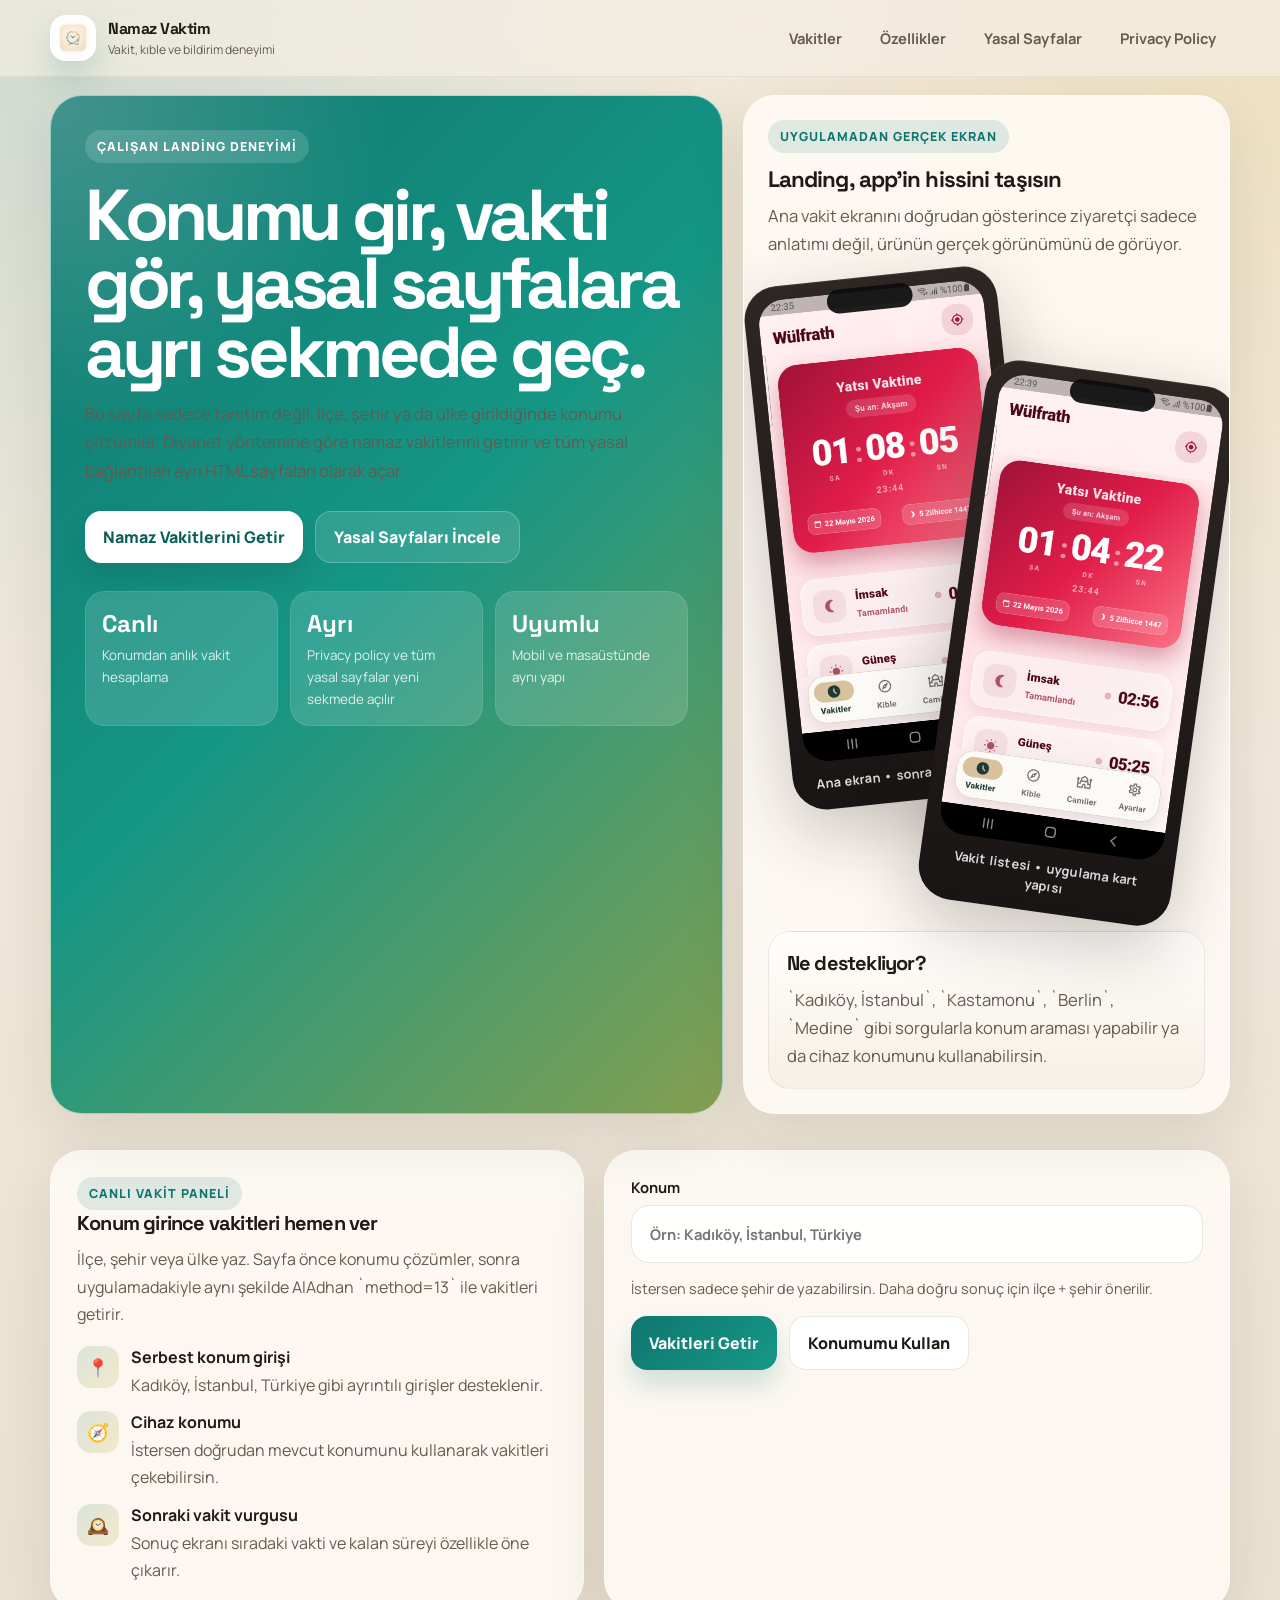
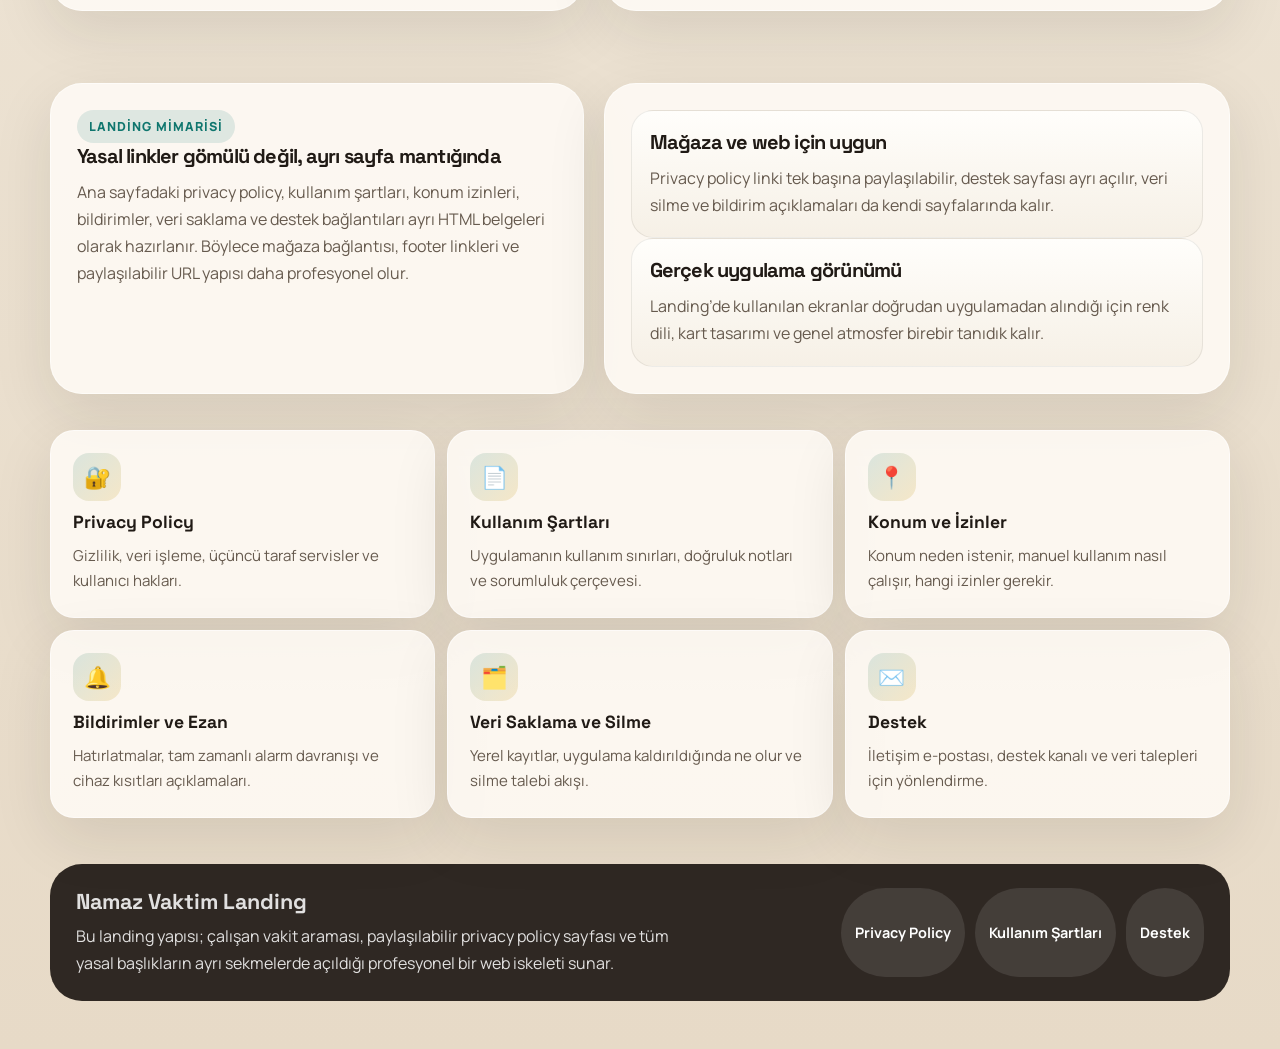
==== namaz_vakitleri/index.html @ 4d1afaf8 "aweb" ====
<!doctype html>
<html lang="tr">
<head>
  <meta charset="utf-8">
  <meta name="viewport" content="width=device-width, initial-scale=1">
  <title>Namaz Vaktim | Landing</title>
  <meta
    name="description"
    content="Namaz Vaktim için çalışan landing sayfası. Konum girerek namaz vakitlerini anında görüntüleyin, destek ve yasal sayfalara ayrı sekmelerde ulaşın."
  >
  <link rel="icon" type="image/png" href="assets/images/app_icon.png">
  <link rel="stylesheet" href="landing.css">
</head>
<body>
  <div class="site-shell">
    <header class="topbar">
      <div class="topbar__inner">
        <a class="brand" href="#hero">
          <span class="brand__mark">
            <img src="assets/images/app_icon.png" alt="Namaz Vaktim logo">
          </span>
          <span class="brand__text">
            <span class="brand__title">Namaz Vaktim</span>
            <span class="brand__subtitle">Vakit, kıble ve bildirim deneyimi</span>
          </span>
        </a>
        <nav class="nav" aria-label="Ana gezinme">
          <a href="#vakitler">Vakitler</a>
          <a href="#neden">Özellikler</a>
          <a href="#yasal">Yasal Sayfalar</a>
          <a href="privacy-policy.html" target="_blank" rel="noopener">Privacy Policy</a>
        </nav>
      </div>
    </header>

    <main>
      <section class="hero section" id="hero">
        <div class="hero__grid">
          <article class="panel panel--hero">
            <span class="eyebrow">Çalışan Landing Deneyimi</span>
            <h1>Konumu gir, vakti gör, yasal sayfalara ayrı sekmede geç.</h1>
            <p>
              Bu sayfa sadece tanıtım değil. İlçe, şehir ya da ülke girildiğinde konumu çözümler,
              Diyanet yöntemine göre namaz vakitlerini getirir ve tüm yasal bağlantıları ayrı
              HTML sayfaları olarak açar.
            </p>
            <div class="hero__actions">
              <a class="button button--primary" href="#vakitler">Namaz Vakitlerini Getir</a>
              <a class="button button--ghost" href="#yasal">Yasal Sayfaları İncele</a>
            </div>
            <div class="stat-grid">
              <div class="stat-card">
                <strong>Canlı</strong>
                <span>Konumdan anlık vakit hesaplama</span>
              </div>
              <div class="stat-card">
                <strong>Ayrı</strong>
                <span>Privacy policy ve tüm yasal sayfalar yeni sekmede açılır</span>
              </div>
              <div class="stat-card">
                <strong>Uyumlu</strong>
                <span>Mobil ve masaüstünde aynı yapı</span>
              </div>
            </div>
          </article>

          <aside class="panel panel--side">
            <div class="app-showcase">
              <div class="app-showcase__intro">
                <span class="section__label">Uygulamadan Gerçek Ekran</span>
                <h3>Landing, app’in hissini taşısın</h3>
                <p>
                  Ana vakit ekranını doğrudan gösterince ziyaretçi sadece anlatımı değil,
                  ürünün gerçek görünümünü de görüyor.
                </p>
              </div>
              <div class="phone-stack">
                <figure class="phone-frame phone-frame--main">
                  <img src="flutter_04.png" alt="Namaz Vaktim ana ekran görüntüsü">
                  <figcaption>Ana ekran • sonraki vakit sayacı</figcaption>
                </figure>
                <figure class="phone-frame phone-frame--offset">
                  <img src="flutter_05.png" alt="Namaz Vaktim vakitler ekranı görünümü">
                  <figcaption>Vakit listesi • uygulama kart yapısı</figcaption>
                </figure>
              </div>
            </div>
            <div class="mini-card">
              <h3>Ne destekliyor?</h3>
              <p>
                `Kadıköy, İstanbul`, `Kastamonu`, `Berlin`, `Medine` gibi sorgularla
                konum araması yapabilir ya da cihaz konumunu kullanabilirsin.
              </p>
            </div>
          </aside>
        </div>
      </section>

      <section class="section" id="vakitler">
        <div class="section__grid">
          <article class="section__content">
            <span class="section__label">Canlı Vakit Paneli</span>
            <h2>Konum girince vakitleri hemen ver</h2>
            <p>
              İlçe, şehir veya ülke yaz. Sayfa önce konumu çözümler, sonra uygulamadakiyle
              aynı şekilde AlAdhan `method=13` ile vakitleri getirir.
            </p>
            <div class="feature-points">
              <div class="feature-point">
                <div class="feature-point__icon">📍</div>
                <div>
                  <h3>Serbest konum girişi</h3>
                  <p>Kadıköy, İstanbul, Türkiye gibi ayrıntılı girişler desteklenir.</p>
                </div>
              </div>
              <div class="feature-point">
                <div class="feature-point__icon">🧭</div>
                <div>
                  <h3>Cihaz konumu</h3>
                  <p>İstersen doğrudan mevcut konumunu kullanarak vakitleri çekebilirsin.</p>
                </div>
              </div>
              <div class="feature-point">
                <div class="feature-point__icon">🕰️</div>
                <div>
                  <h3>Sonraki vakit vurgusu</h3>
                  <p>Sonuç ekranı sıradaki vakti ve kalan süreyi özellikle öne çıkarır.</p>
                </div>
              </div>
            </div>
          </article>

          <aside class="section__aside">
            <div class="lookup-form">
              <label class="input-label" for="locationInput">
                Konum
                <input
                  class="input"
                  id="locationInput"
                  name="location"
                  type="text"
                  placeholder="Örn: Kadıköy, İstanbul, Türkiye"
                  autocomplete="off"
                >
              </label>
              <p class="helper">
                İstersen sadece şehir de yazabilirsin. Daha doğru sonuç için ilçe + şehir önerilir.
              </p>
              <div class="lookup-actions">
                <button class="primary" id="findPrayerTimes" type="button">Vakitleri Getir</button>
                <button class="secondary" id="useMyLocation" type="button">Konumumu Kullan</button>
              </div>
              <div class="status" id="statusBox" aria-live="polite"></div>
            </div>
          </aside>
        </div>
      </section>

      <section class="section">
        <div class="results" id="resultsBox">
          <div class="results__top">
            <div class="results__heading">
              <h3 id="resultTitle">Seçilen konum</h3>
              <p id="resultMeta">Vakit detayları burada görünecek.</p>
            </div>
            <div class="next-prayer" id="nextPrayerBox"></div>
          </div>
          <div class="prayer-grid" id="prayerGrid"></div>
        </div>
      </section>

      <section class="section" id="neden">
        <div class="section__grid">
          <article class="section__content">
            <span class="section__label">Landing Mimarisi</span>
            <h2>Yasal linkler gömülü değil, ayrı sayfa mantığında</h2>
            <p>
              Ana sayfadaki privacy policy, kullanım şartları, konum izinleri, bildirimler,
              veri saklama ve destek bağlantıları ayrı HTML belgeleri olarak hazırlanır.
              Böylece mağaza bağlantısı, footer linkleri ve paylaşılabilir URL yapısı daha profesyonel olur.
            </p>
          </article>

          <aside class="section__aside">
            <div class="mini-card">
              <h3>Mağaza ve web için uygun</h3>
              <p>
                Privacy policy linki tek başına paylaşılabilir, destek sayfası ayrı açılır,
                veri silme ve bildirim açıklamaları da kendi sayfalarında kalır.
              </p>
            </div>
            <div class="mini-card">
              <h3>Gerçek uygulama görünümü</h3>
              <p>
                Landing’de kullanılan ekranlar doğrudan uygulamadan alındığı için renk dili,
                kart tasarımı ve genel atmosfer birebir tanıdık kalır.
              </p>
            </div>
          </aside>
        </div>
      </section>

      <section class="section" id="yasal">
        <div class="legal-grid">
          <a class="legal-link" href="privacy-policy.html" target="_blank" rel="noopener">
            <div class="legal-link__icon">🔐</div>
            <h3>Privacy Policy</h3>
            <p>Gizlilik, veri işleme, üçüncü taraf servisler ve kullanıcı hakları.</p>
          </a>
          <a class="legal-link" href="terms-of-use.html" target="_blank" rel="noopener">
            <div class="legal-link__icon">📄</div>
            <h3>Kullanım Şartları</h3>
            <p>Uygulamanın kullanım sınırları, doğruluk notları ve sorumluluk çerçevesi.</p>
          </a>
          <a class="legal-link" href="location-permissions.html" target="_blank" rel="noopener">
            <div class="legal-link__icon">📍</div>
            <h3>Konum ve İzinler</h3>
            <p>Konum neden istenir, manuel kullanım nasıl çalışır, hangi izinler gerekir.</p>
          </a>
          <a class="legal-link" href="notifications-adhan.html" target="_blank" rel="noopener">
            <div class="legal-link__icon">🔔</div>
            <h3>Bildirimler ve Ezan</h3>
            <p>Hatırlatmalar, tam zamanlı alarm davranışı ve cihaz kısıtları açıklamaları.</p>
          </a>
          <a class="legal-link" href="data-storage-deletion.html" target="_blank" rel="noopener">
            <div class="legal-link__icon">🗂️</div>
            <h3>Veri Saklama ve Silme</h3>
            <p>Yerel kayıtlar, uygulama kaldırıldığında ne olur ve silme talebi akışı.</p>
          </a>
          <a class="legal-link" href="support.html" target="_blank" rel="noopener">
            <div class="legal-link__icon">✉️</div>
            <h3>Destek</h3>
            <p>İletişim e-postası, destek kanalı ve veri talepleri için yönlendirme.</p>
          </a>
        </div>
      </section>
    </main>

    <footer class="footer">
      <div class="footer__inner">
        <div class="footer__grid">
          <div>
            <h3>Namaz Vaktim Landing</h3>
            <p>
              Bu landing yapısı; çalışan vakit araması, paylaşılabilir privacy policy sayfası
              ve tüm yasal başlıkların ayrı sekmelerde açıldığı profesyonel bir web iskeleti sunar.
            </p>
          </div>
          <div class="footer__links">
            <a href="privacy-policy.html" target="_blank" rel="noopener">Privacy Policy</a>
            <a href="terms-of-use.html" target="_blank" rel="noopener">Kullanım Şartları</a>
            <a href="support.html" target="_blank" rel="noopener">Destek</a>
          </div>
        </div>
      </div>
    </footer>
  </div>

  <script src="landing.js"></script>
</body>
</html>
---- namaz_vakitleri/landing.css ----
@import url('https://fonts.googleapis.com/css2?family=Manrope:wght@400;500;600;700;800&family=Space+Grotesk:wght@500;700&display=swap');

:root {
  --bg: #f3ede2;
  --bg-deep: #e7dac7;
  --surface: rgba(255, 252, 247, 0.84);
  --surface-strong: #fffdf9;
  --surface-dark: #1f2f2f;
  --text: #201a15;
  --muted: #665a4e;
  --line: rgba(32, 26, 21, 0.08);
  --brand: #0f766e;
  --brand-strong: #0b5f59;
  --brand-soft: rgba(15, 118, 110, 0.12);
  --gold: #d9a728;
  --success: #12715d;
  --danger: #b63a3a;
  --shadow: 0 20px 60px rgba(32, 26, 21, 0.10);
  --radius-xl: 32px;
  --radius-lg: 24px;
  --radius-md: 18px;
  --radius-sm: 14px;
  --wrap: min(1180px, calc(100vw - 32px));
}

* {
  box-sizing: border-box;
}

html {
  scroll-behavior: smooth;
}

body {
  margin: 0;
  font-family: 'Manrope', sans-serif;
  background:
    radial-gradient(circle at top right, rgba(217, 167, 40, 0.18), transparent 26%),
    radial-gradient(circle at top left, rgba(15, 118, 110, 0.16), transparent 24%),
    linear-gradient(180deg, var(--bg) 0%, var(--bg-deep) 100%);
  color: var(--text);
}

a {
  color: inherit;
  text-decoration: none;
}

img {
  max-width: 100%;
}

.site-shell {
  min-height: 100vh;
}

.topbar {
  position: sticky;
  top: 0;
  z-index: 10;
  backdrop-filter: blur(18px);
  background: rgba(243, 237, 226, 0.72);
  border-bottom: 1px solid rgba(32, 26, 21, 0.06);
}

.topbar__inner,
.section,
.footer__inner,
.legal-wrap {
  width: var(--wrap);
  margin: 0 auto;
}

.topbar__inner {
  display: flex;
  align-items: center;
  justify-content: space-between;
  gap: 18px;
  min-height: 76px;
}

.brand {
  display: inline-flex;
  align-items: center;
  gap: 12px;
}

.brand__mark {
  width: 46px;
  height: 46px;
  display: flex;
  align-items: center;
  justify-content: center;
  border-radius: 16px;
  background: #fff;
  box-shadow: 0 16px 32px rgba(15, 118, 110, 0.20);
  overflow: hidden;
  padding: 4px;
}

.brand__mark img {
  display: block;
  width: 100%;
  height: 100%;
  object-fit: cover;
  border-radius: 12px;
}

.brand__text {
  display: flex;
  flex-direction: column;
  gap: 2px;
}

.brand__title {
  font-family: 'Space Grotesk', sans-serif;
  font-size: 1rem;
  font-weight: 700;
  letter-spacing: -0.03em;
}

.brand__subtitle {
  font-size: 0.76rem;
  color: var(--muted);
}

.nav {
  display: flex;
  align-items: center;
  gap: 10px;
  flex-wrap: wrap;
}

.nav a {
  padding: 10px 14px;
  border-radius: 999px;
  color: var(--muted);
  font-size: 0.92rem;
  font-weight: 700;
}

.nav a:hover {
  background: rgba(255, 255, 255, 0.62);
  color: var(--text);
}

.hero {
  padding: 34px 0 22px;
}

.hero__grid {
  display: grid;
  grid-template-columns: 1.16fr 0.84fr;
  gap: 20px;
}

.panel {
  position: relative;
  overflow: hidden;
  border: 1px solid rgba(255, 255, 255, 0.55);
  border-radius: var(--radius-xl);
  background: var(--surface);
  box-shadow: var(--shadow);
}

.panel--hero {
  padding: 34px;
  background:
    radial-gradient(circle at top left, rgba(255, 255, 255, 0.22), transparent 28%),
    linear-gradient(135deg, #0f766e 0%, #159685 48%, #d9a728 140%);
  color: #fff;
}

.eyebrow {
  display: inline-flex;
  align-items: center;
  gap: 8px;
  padding: 8px 12px;
  border-radius: 999px;
  background: rgba(255, 255, 255, 0.14);
  font-size: 0.78rem;
  font-weight: 800;
  letter-spacing: 0.08em;
  text-transform: uppercase;
}

.hero h1,
.legal-hero h1 {
  margin: 18px 0 14px;
  font-family: 'Space Grotesk', sans-serif;
  font-size: clamp(2.5rem, 6vw, 4.5rem);
  line-height: 0.95;
  letter-spacing: -0.06em;
}

.hero p {
  max-width: 640px;
  margin: 0;
  color: rgba(255, 255, 255, 0.90);
  font-size: 1.04rem;
  line-height: 1.7;
}

.hero__actions {
  display: flex;
  flex-wrap: wrap;
  gap: 12px;
  margin-top: 26px;
}

.button,
button {
  appearance: none;
  border: 0;
  cursor: pointer;
  font: inherit;
}

.button {
  display: inline-flex;
  align-items: center;
  justify-content: center;
  gap: 10px;
  min-height: 52px;
  padding: 0 18px;
  border-radius: 16px;
  font-weight: 800;
  transition: transform 0.18s ease, box-shadow 0.18s ease, background 0.18s ease;
}

.button:hover,
button:hover {
  transform: translateY(-1px);
}

.button--primary {
  background: #fff;
  color: var(--brand-strong);
  box-shadow: 0 14px 24px rgba(17, 24, 39, 0.12);
}

.button--ghost {
  background: rgba(255, 255, 255, 0.12);
  color: #fff;
  border: 1px solid rgba(255, 255, 255, 0.22);
}

.stat-grid {
  display: grid;
  grid-template-columns: repeat(3, minmax(0, 1fr));
  gap: 12px;
  margin-top: 28px;
}

.stat-card {
  padding: 16px;
  border-radius: 20px;
  background: rgba(255, 255, 255, 0.14);
  border: 1px solid rgba(255, 255, 255, 0.10);
}

.stat-card strong {
  display: block;
  font-family: 'Space Grotesk', sans-serif;
  font-size: 1.5rem;
  margin-bottom: 4px;
}

.stat-card span {
  font-size: 0.84rem;
  color: rgba(255, 255, 255, 0.84);
}

.panel--side {
  padding: 24px;
  display: flex;
  flex-direction: column;
  gap: 16px;
}

.app-showcase {
  display: grid;
  gap: 16px;
}

.app-showcase__intro h3 {
  margin: 12px 0 8px;
  font-family: 'Space Grotesk', sans-serif;
  font-size: 1.4rem;
  letter-spacing: -0.04em;
}

.app-showcase__intro p {
  margin: 0;
  color: var(--muted);
  line-height: 1.7;
}

.phone-stack {
  position: relative;
  min-height: 640px;
}

.phone-frame {
  position: absolute;
  margin: 0;
  width: 58%;
  padding: 14px 14px 18px;
  border-radius: 34px;
  background:
    linear-gradient(180deg, #2d2623 0%, #191514 100%);
  box-shadow:
    0 24px 70px rgba(32, 26, 21, 0.24),
    inset 0 1px 0 rgba(255, 255, 255, 0.08);
}

.phone-frame::before {
  content: '';
  position: absolute;
  top: 10px;
  left: 50%;
  width: 34%;
  height: 24px;
  border-radius: 999px;
  transform: translateX(-50%);
  background: rgba(12, 12, 12, 0.92);
}

.phone-frame img {
  display: block;
  width: 100%;
  border-radius: 26px;
  background: #fff;
}

.phone-frame figcaption {
  margin-top: 12px;
  color: rgba(255, 255, 255, 0.84);
  font-size: 0.8rem;
  font-weight: 700;
  letter-spacing: 0.02em;
  text-align: center;
}

.phone-frame--main {
  top: 0;
  left: 0;
  transform: rotate(-6deg);
}

.phone-frame--offset {
  right: 0;
  bottom: 0;
  transform: rotate(8deg);
}

.mini-card {
  padding: 18px;
  border-radius: 22px;
  background: linear-gradient(180deg, #fffefb 0%, #f6f0e6 100%);
  border: 1px solid var(--line);
}

.mini-card h3,
.section h2,
.legal-card h2 {
  margin: 0 0 10px;
  font-family: 'Space Grotesk', sans-serif;
  font-size: 1.25rem;
  letter-spacing: -0.04em;
}

.mini-card p,
.section p,
.legal-card p,
.legal-card li {
  margin: 0;
  color: var(--muted);
  line-height: 1.7;
}

.mini-list {
  display: grid;
  gap: 10px;
}

.mini-list div {
  display: flex;
  align-items: center;
  justify-content: space-between;
  gap: 12px;
  padding: 12px 14px;
  border-radius: 16px;
  background: #fff;
  border: 1px solid var(--line);
}

.mini-list strong {
  font-size: 0.95rem;
}

.mini-list span {
  color: var(--muted);
  font-size: 0.88rem;
}

.section {
  padding: 18px 0;
}

.section__grid {
  display: grid;
  grid-template-columns: 0.92fr 1.08fr;
  gap: 20px;
}

.section__content,
.section__aside,
.results,
.legal-card {
  padding: 26px;
  border-radius: var(--radius-xl);
  background: var(--surface);
  border: 1px solid rgba(255, 255, 255, 0.52);
  box-shadow: var(--shadow);
}

.section__label {
  display: inline-flex;
  padding: 8px 12px;
  border-radius: 999px;
  background: var(--brand-soft);
  color: var(--brand);
  font-size: 0.78rem;
  font-weight: 800;
  letter-spacing: 0.08em;
  text-transform: uppercase;
}

.feature-points {
  display: grid;
  gap: 12px;
  margin-top: 18px;
}

.feature-point {
  display: grid;
  grid-template-columns: 42px 1fr;
  gap: 12px;
  align-items: start;
}

.feature-point__icon {
  width: 42px;
  height: 42px;
  display: grid;
  place-items: center;
  border-radius: 14px;
  background: linear-gradient(135deg, rgba(15, 118, 110, 0.15), rgba(217, 167, 40, 0.20));
  color: var(--brand);
  font-size: 1.1rem;
}

.feature-point h3 {
  margin: 0 0 4px;
  font-size: 1rem;
}

.lookup-form {
  display: grid;
  gap: 14px;
}

.input-label {
  display: grid;
  gap: 8px;
  font-size: 0.92rem;
  font-weight: 700;
}

.input,
.textarea {
  width: 100%;
  min-height: 58px;
  padding: 0 18px;
  border: 1px solid rgba(32, 26, 21, 0.10);
  border-radius: 18px;
  background: rgba(255, 255, 255, 0.88);
  font: inherit;
  color: var(--text);
  box-shadow: inset 0 1px 0 rgba(255, 255, 255, 0.5);
}

.input:focus,
.textarea:focus {
  outline: 2px solid rgba(15, 118, 110, 0.18);
  border-color: rgba(15, 118, 110, 0.28);
}

.helper {
  margin: -2px 0 0;
  color: var(--muted);
  font-size: 0.9rem;
}

.lookup-actions {
  display: flex;
  flex-wrap: wrap;
  gap: 12px;
}

.lookup-actions button {
  min-height: 54px;
  padding: 0 18px;
  border-radius: 16px;
  font-weight: 800;
}

.lookup-actions .primary {
  background: linear-gradient(135deg, var(--brand) 0%, #169887 100%);
  color: #fff;
  box-shadow: 0 16px 26px rgba(15, 118, 110, 0.18);
}

.lookup-actions .secondary {
  background: #fff;
  color: var(--text);
  border: 1px solid rgba(32, 26, 21, 0.10);
}

.status {
  display: none;
  padding: 14px 16px;
  border-radius: 16px;
  font-size: 0.94rem;
  font-weight: 700;
}

.status.is-visible {
  display: block;
}

.status--info {
  background: rgba(15, 118, 110, 0.10);
  color: var(--brand-strong);
}

.status--error {
  background: rgba(182, 58, 58, 0.10);
  color: var(--danger);
}

.status--success {
  background: rgba(18, 113, 93, 0.10);
  color: var(--success);
}

.results {
  display: none;
  gap: 18px;
}

.results.is-visible {
  display: grid;
}

.results__top {
  display: flex;
  flex-wrap: wrap;
  justify-content: space-between;
  gap: 16px;
}

.results__heading h3 {
  margin: 0 0 6px;
  font-family: 'Space Grotesk', sans-serif;
  font-size: 1.55rem;
  letter-spacing: -0.04em;
}

.results__heading p,
.results__meta {
  margin: 0;
  color: var(--muted);
}

.next-prayer {
  align-self: start;
  padding: 14px 16px;
  min-width: 220px;
  border-radius: 20px;
  background: linear-gradient(135deg, rgba(15, 118, 110, 0.12), rgba(217, 167, 40, 0.12));
}

.next-prayer strong {
  display: block;
  font-family: 'Space Grotesk', sans-serif;
  font-size: 1.1rem;
}

.prayer-grid,
.legal-grid {
  display: grid;
  gap: 12px;
}

.prayer-grid {
  grid-template-columns: repeat(3, minmax(0, 1fr));
}

.prayer-card {
  padding: 18px;
  border-radius: 20px;
  background: #fff;
  border: 1px solid var(--line);
}

.prayer-card.is-next {
  background: linear-gradient(135deg, rgba(15, 118, 110, 0.10), rgba(255, 255, 255, 1) 68%);
  border-color: rgba(15, 118, 110, 0.22);
}

.prayer-card__label {
  display: block;
  margin-bottom: 10px;
  font-size: 0.88rem;
  font-weight: 800;
  color: var(--muted);
}

.prayer-card__time {
  font-family: 'Space Grotesk', sans-serif;
  font-size: clamp(1.3rem, 4vw, 2rem);
  font-weight: 700;
  letter-spacing: -0.05em;
}

.legal-grid {
  grid-template-columns: repeat(3, minmax(0, 1fr));
}

.legal-link {
  display: grid;
  gap: 10px;
  min-height: 188px;
  padding: 22px;
  border-radius: 24px;
  background: var(--surface);
  border: 1px solid rgba(255, 255, 255, 0.56);
  box-shadow: var(--shadow);
  transition: transform 0.18s ease, box-shadow 0.18s ease;
}

.legal-link:hover {
  transform: translateY(-3px);
  box-shadow: 0 24px 60px rgba(32, 26, 21, 0.14);
}

.legal-link__icon {
  width: 48px;
  height: 48px;
  display: grid;
  place-items: center;
  border-radius: 16px;
  background: linear-gradient(135deg, rgba(15, 118, 110, 0.14), rgba(217, 167, 40, 0.20));
  color: var(--brand);
  font-size: 1.35rem;
}

.legal-link h3 {
  margin: 0;
  font-family: 'Space Grotesk', sans-serif;
  font-size: 1.1rem;
}

.legal-link p {
  margin: 0;
  color: var(--muted);
  font-size: 0.94rem;
  line-height: 1.65;
}

.footer {
  padding: 28px 0 48px;
}

.footer__inner {
  padding: 24px 26px;
  border-radius: var(--radius-xl);
  background: rgba(32, 26, 21, 0.92);
  color: rgba(255, 255, 255, 0.86);
}

.footer__grid {
  display: grid;
  grid-template-columns: 1.1fr 0.9fr;
  gap: 20px;
}

.footer h3 {
  margin: 0 0 8px;
  font-family: 'Space Grotesk', sans-serif;
  font-size: 1.35rem;
}

.footer p {
  margin: 0;
  line-height: 1.7;
}

.footer__links {
  display: flex;
  flex-wrap: wrap;
  gap: 10px;
  justify-content: flex-end;
}

.footer__links a {
  display: inline-flex;
  align-items: center;
  min-height: 42px;
  padding: 0 14px;
  border-radius: 999px;
  background: rgba(255, 255, 255, 0.10);
  color: #fff;
  font-size: 0.9rem;
  font-weight: 700;
}

.legal-page {
  padding: 28px 0 42px;
}

.legal-hero {
  padding: 28px;
  margin-bottom: 18px;
  border-radius: var(--radius-xl);
  color: #fff;
  background: linear-gradient(135deg, #0f766e 0%, #159685 50%, #d9a728 140%);
  box-shadow: var(--shadow);
}

.legal-hero p {
  max-width: 780px;
  margin: 0;
  color: rgba(255, 255, 255, 0.90);
  line-height: 1.7;
}

.back-link {
  display: inline-flex;
  align-items: center;
  gap: 10px;
  margin-bottom: 16px;
  padding: 10px 14px;
  border-radius: 999px;
  background: rgba(255, 255, 255, 0.74);
  border: 1px solid rgba(32, 26, 21, 0.08);
  color: var(--text);
  font-weight: 800;
}

.legal-card {
  margin-bottom: 16px;
}

.legal-card ul {
  margin: 10px 0 0;
  padding-left: 20px;
}

.legal-card li + li {
  margin-top: 8px;
}

.legal-card .callout {
  margin-top: 16px;
  padding: 16px 18px;
  border-radius: 18px;
  background: linear-gradient(135deg, rgba(15, 118, 110, 0.10), rgba(217, 167, 40, 0.12));
  color: var(--text);
}

.legal-meta {
  margin-top: 16px;
  color: var(--muted);
  font-size: 0.92rem;
}

@media (max-width: 1024px) {
  .hero__grid,
  .section__grid,
  .footer__grid {
    grid-template-columns: 1fr;
  }

  .legal-grid {
    grid-template-columns: repeat(2, minmax(0, 1fr));
  }

  .phone-stack {
    min-height: 680px;
  }

  .phone-frame {
    width: 54%;
  }
}

@media (max-width: 780px) {
  .topbar__inner {
    min-height: auto;
    padding: 14px 0;
    flex-direction: column;
    align-items: flex-start;
  }

  .hero {
    padding-top: 20px;
  }

  .panel--hero,
  .panel--side,
  .section__content,
  .section__aside,
  .results,
  .legal-card,
  .legal-hero,
  .footer__inner {
    padding: 22px;
    border-radius: 24px;
  }

  .stat-grid,
  .prayer-grid,
  .legal-grid {
    grid-template-columns: 1fr;
  }

  .phone-stack {
    min-height: auto;
    display: grid;
    gap: 18px;
  }

  .phone-frame {
    position: relative;
    width: 100%;
    max-width: 320px;
    margin: 0 auto;
  }

  .phone-frame--main,
  .phone-frame--offset {
    top: auto;
    right: auto;
    bottom: auto;
    left: auto;
    transform: none;
  }

  .lookup-actions,
  .hero__actions,
  .footer__links {
    flex-direction: column;
    align-items: stretch;
  }

  .footer__links {
    justify-content: flex-start;
  }
}
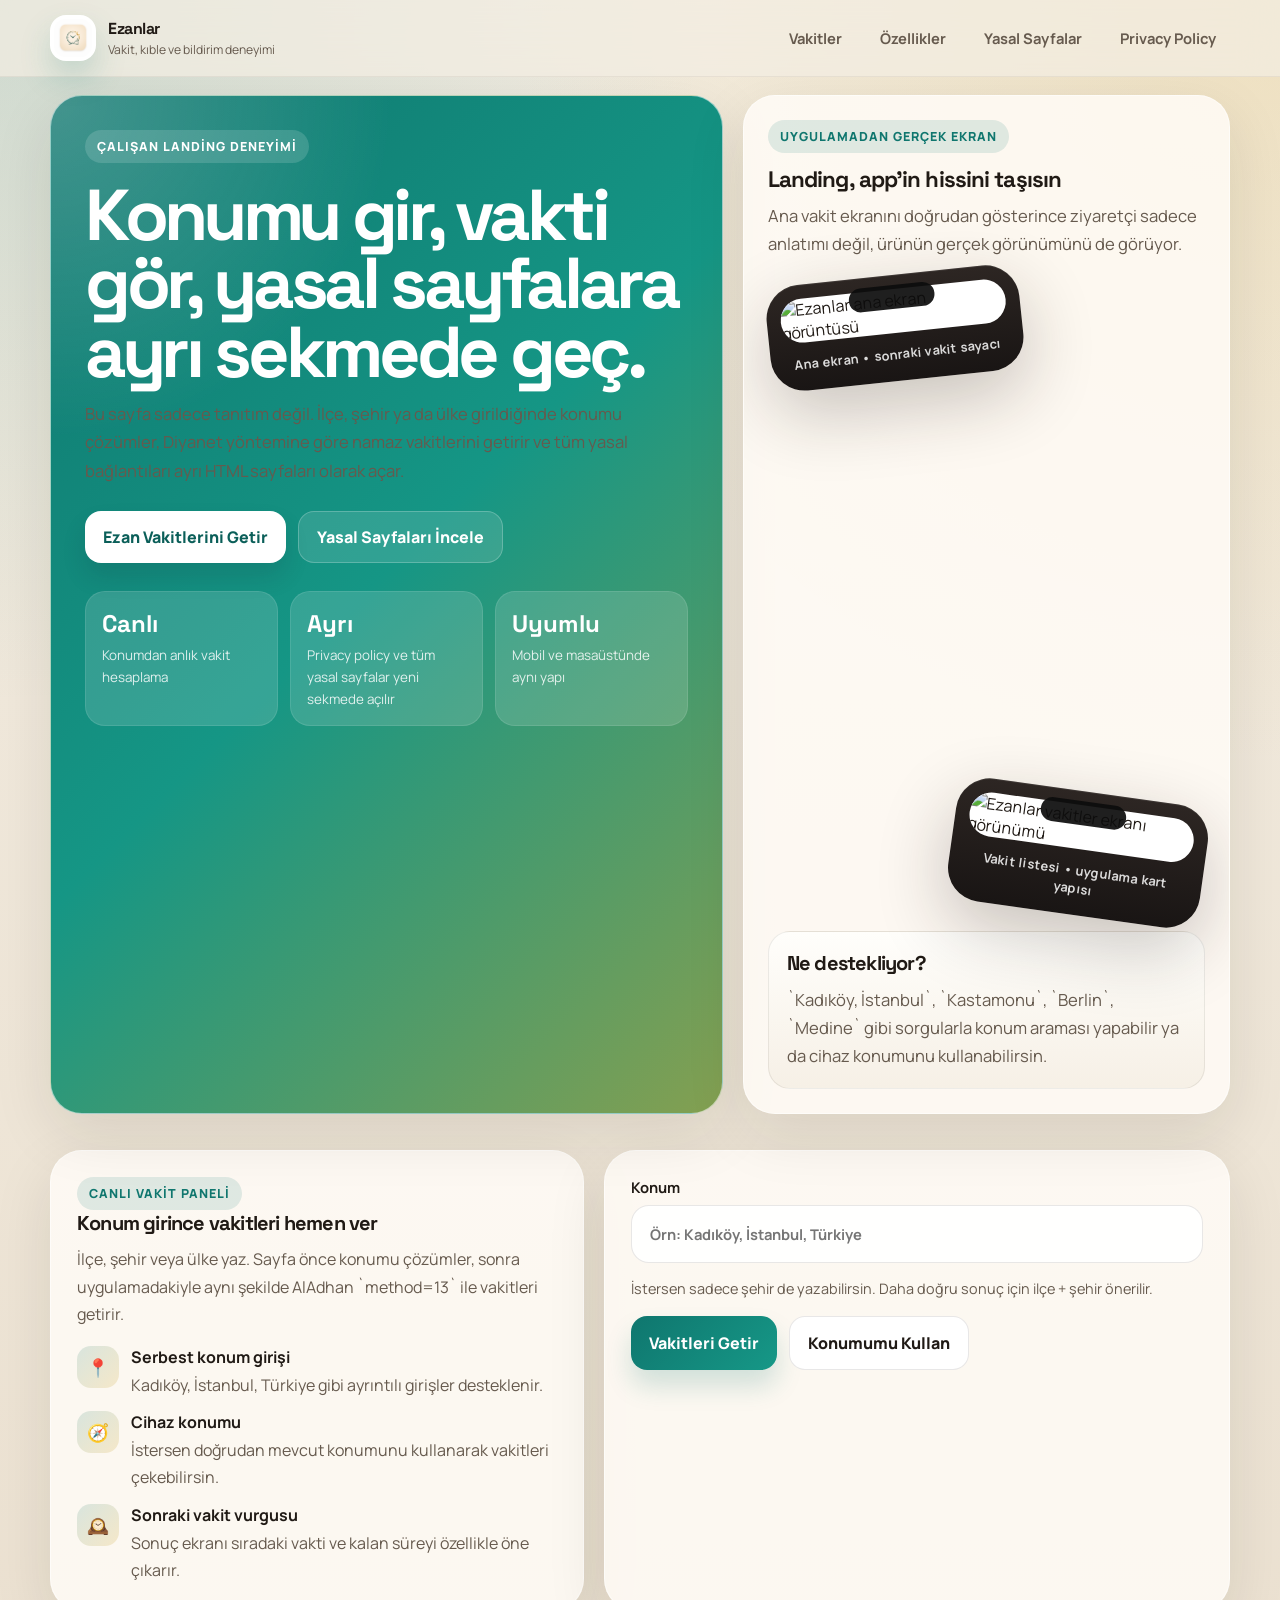
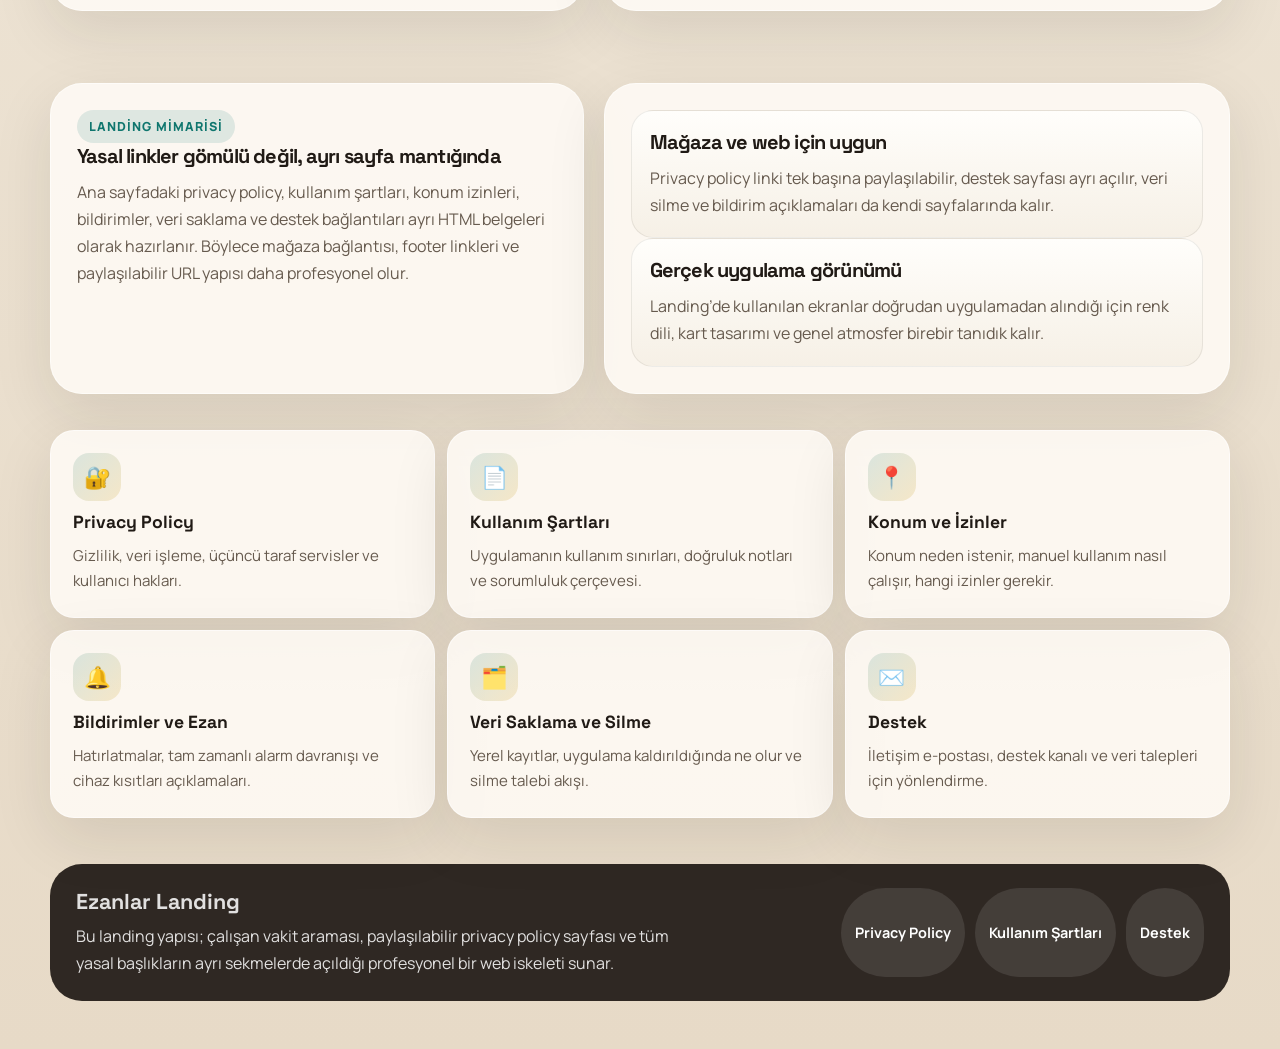
==== commit 6e0f903d: "v" ====
--- a/namaz_vakitleri/index.html
+++ b/namaz_vakitleri/index.html
@@ -3,10 +3,10 @@
 <head>
   <meta charset="utf-8">
   <meta name="viewport" content="width=device-width, initial-scale=1">
-  <title>Namaz Vaktim | Landing</title>
+  <title>Ezanlar | Landing</title>
   <meta
     name="description"
-    content="Namaz Vaktim için çalışan landing sayfası. Konum girerek namaz vakitlerini anında görüntüleyin, destek ve yasal sayfalara ayrı sekmelerde ulaşın."
+    content="Ezanlar için çalışan landing sayfası. Konum girerek namaz vakitlerini anında görüntüleyin, destek ve yasal sayfalara ayrı sekmelerde ulaşın."
   >
   <link rel="icon" type="image/png" href="assets/images/app_icon.png">
   <link rel="stylesheet" href="landing.css">
@@ -17,10 +17,10 @@
       <div class="topbar__inner">
         <a class="brand" href="#hero">
           <span class="brand__mark">
-            <img src="assets/images/app_icon.png" alt="Namaz Vaktim logo">
+            <img src="assets/images/app_icon.png" alt="Ezanlar logo">
           </span>
           <span class="brand__text">
-            <span class="brand__title">Namaz Vaktim</span>
+            <span class="brand__title">Ezanlar</span>
             <span class="brand__subtitle">Vakit, kıble ve bildirim deneyimi</span>
           </span>
         </a>
@@ -45,7 +45,7 @@
               HTML sayfaları olarak açar.
             </p>
             <div class="hero__actions">
-              <a class="button button--primary" href="#vakitler">Namaz Vakitlerini Getir</a>
+              <a class="button button--primary" href="#vakitler">Ezan Vakitlerini Getir</a>
               <a class="button button--ghost" href="#yasal">Yasal Sayfaları İncele</a>
             </div>
             <div class="stat-grid">
@@ -76,11 +76,11 @@
               </div>
               <div class="phone-stack">
                 <figure class="phone-frame phone-frame--main">
-                  <img src="flutter_04.png" alt="Namaz Vaktim ana ekran görüntüsü">
+                  <img src="ezanlar_screen_01.png" alt="Ezanlar ana ekran görüntüsü">
                   <figcaption>Ana ekran • sonraki vakit sayacı</figcaption>
                 </figure>
                 <figure class="phone-frame phone-frame--offset">
-                  <img src="flutter_05.png" alt="Namaz Vaktim vakitler ekranı görünümü">
+                  <img src="ezanlar_screen_02.png" alt="Ezanlar vakitler ekranı görünümü">
                   <figcaption>Vakit listesi • uygulama kart yapısı</figcaption>
                 </figure>
               </div>
@@ -240,7 +240,7 @@
       <div class="footer__inner">
         <div class="footer__grid">
           <div>
-            <h3>Namaz Vaktim Landing</h3>
+            <h3>Ezanlar Landing</h3>
             <p>
               Bu landing yapısı; çalışan vakit araması, paylaşılabilir privacy policy sayfası
               ve tüm yasal başlıkların ayrı sekmelerde açıldığı profesyonel bir web iskeleti sunar.
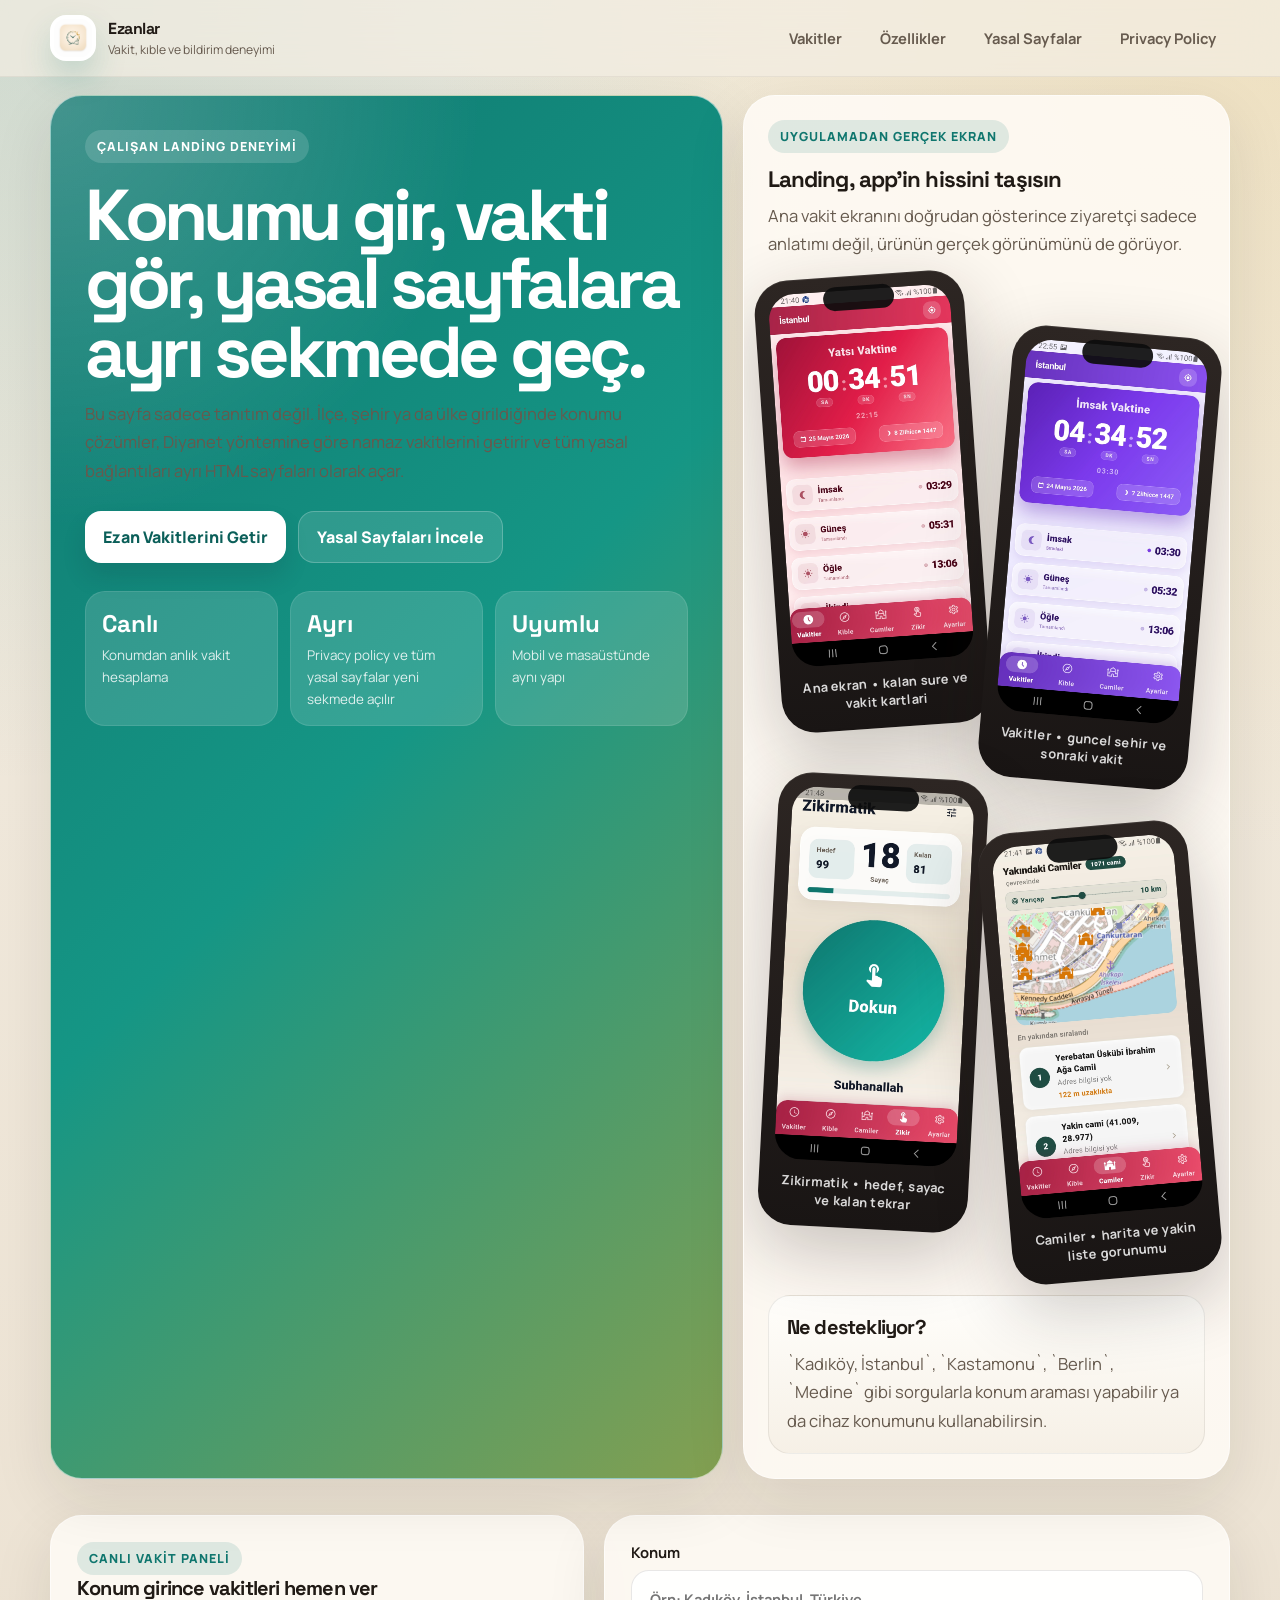
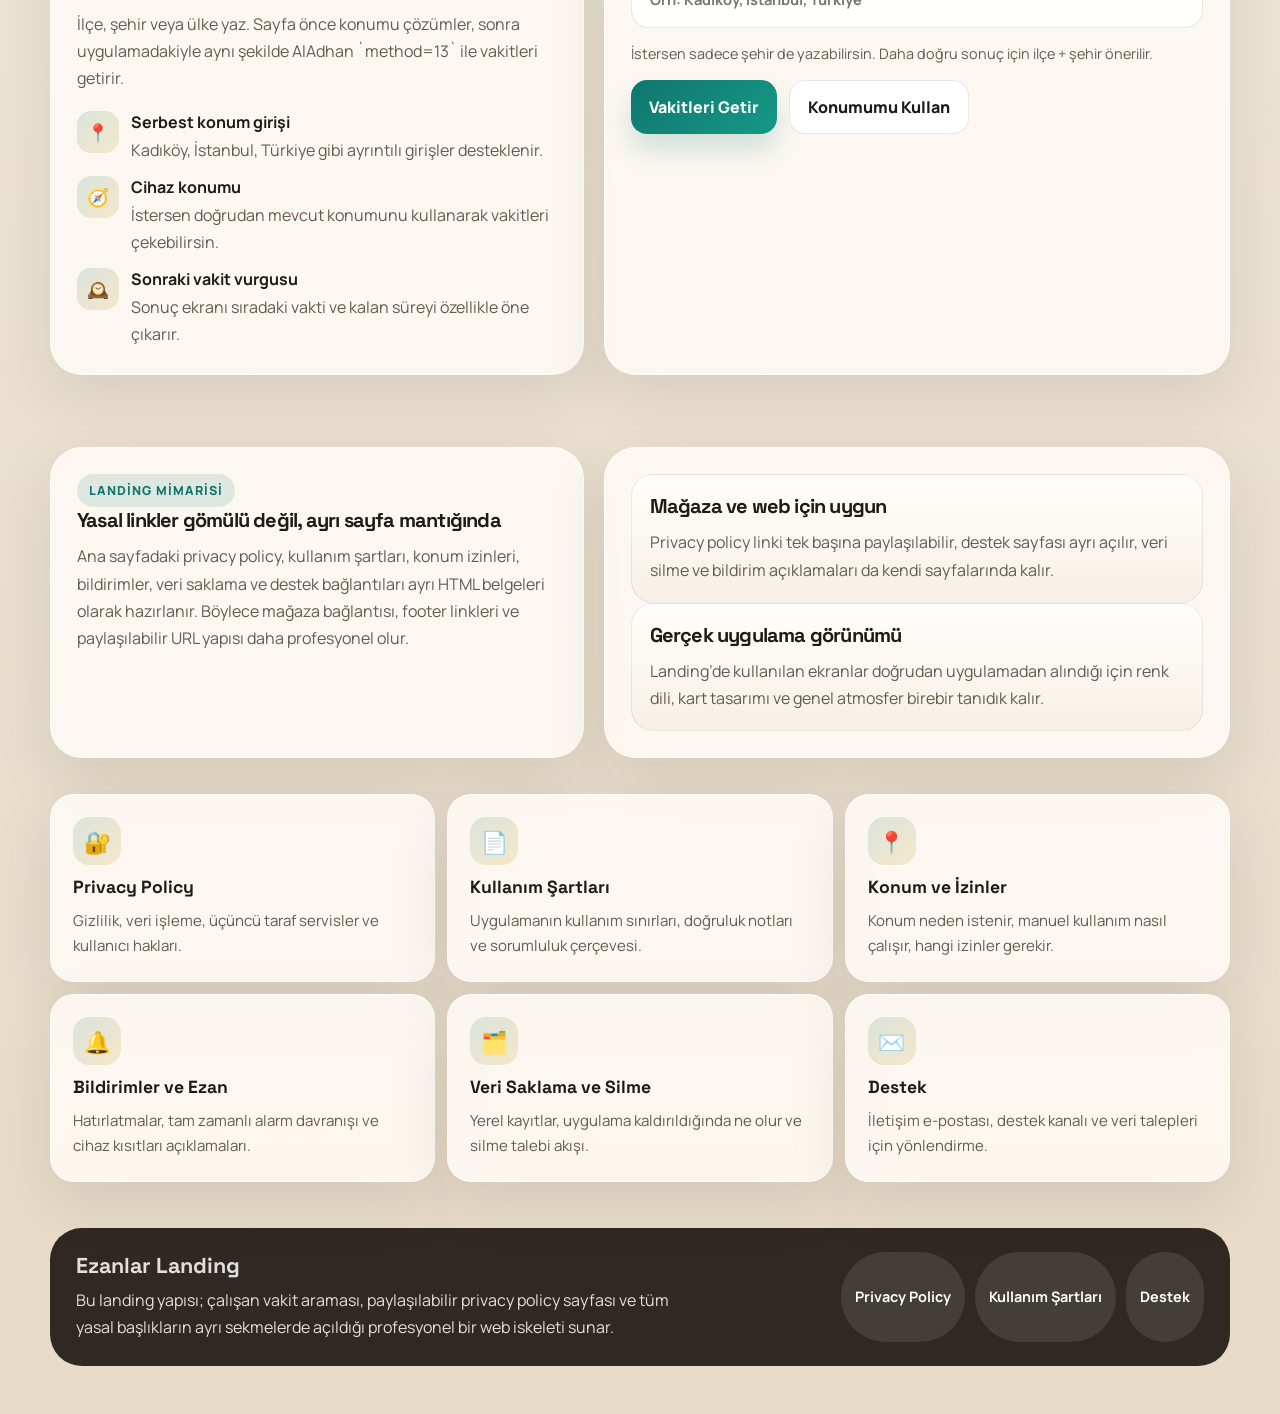
==== commit a94764b4: "web" ====
--- a/namaz_vakitleri/index.html
+++ b/namaz_vakitleri/index.html
@@ -75,13 +75,21 @@
                 </p>
               </div>
               <div class="phone-stack">
-                <figure class="phone-frame phone-frame--main">
-                  <img src="ezanlar_screen_01.png" alt="Ezanlar ana ekran görüntüsü">
-                  <figcaption>Ana ekran • sonraki vakit sayacı</figcaption>
-                </figure>
-                <figure class="phone-frame phone-frame--offset">
-                  <img src="ezanlar_screen_02.png" alt="Ezanlar vakitler ekranı görünümü">
-                  <figcaption>Vakit listesi • uygulama kart yapısı</figcaption>
+                <figure class="phone-frame phone-frame--primary">
+                  <img src="Screenshot_20260525-214009.jpg" alt="Ezanlar yatsi vakti ana ekran goruntusu">
+                  <figcaption>Ana ekran • kalan sure ve vakit kartlari</figcaption>
+                </figure>
+                <figure class="phone-frame phone-frame--secondary">
+                  <img src="Screenshot_20260524-225507.jpg" alt="Ezanlar imsak vakti ana ekran goruntusu">
+                  <figcaption>Vakitler • guncel sehir ve sonraki vakit</figcaption>
+                </figure>
+                <figure class="phone-frame phone-frame--tertiary">
+                  <img src="Screenshot_20260524-214834.jpg" alt="Ezanlar zikirmatik ekran goruntusu">
+                  <figcaption>Zikirmatik • hedef, sayac ve kalan tekrar</figcaption>
+                </figure>
+                <figure class="phone-frame phone-frame--quaternary">
+                  <img src="Screenshot_20260525-214109.jpg" alt="Ezanlar yakin camiler ekran goruntusu">
+                  <figcaption>Camiler • harita ve yakin liste gorunumu</figcaption>
                 </figure>
               </div>
             </div>
--- a/namaz_vakitleri/landing.css
+++ b/namaz_vakitleri/landing.css
@@ -297,14 +297,16 @@
 }
 
 .phone-stack {
+  display: grid;
+  grid-template-columns: repeat(2, minmax(0, 1fr));
+  gap: 18px;
+  align-items: start;
+}
+
+.phone-frame {
   position: relative;
-  min-height: 640px;
-}
-
-.phone-frame {
-  position: absolute;
-  margin: 0;
-  width: 58%;
+  margin: 0;
+  width: 100%;
   padding: 14px 14px 18px;
   border-radius: 34px;
   background:
@@ -342,16 +344,23 @@
   text-align: center;
 }
 
-.phone-frame--main {
-  top: 0;
-  left: 0;
-  transform: rotate(-6deg);
-}
-
-.phone-frame--offset {
-  right: 0;
-  bottom: 0;
-  transform: rotate(8deg);
+.phone-frame--primary {
+  transform: rotate(-4deg);
+}
+
+.phone-frame--secondary {
+  margin-top: 56px;
+  transform: rotate(5deg);
+}
+
+.phone-frame--tertiary {
+  margin-top: -26px;
+  transform: rotate(3deg);
+}
+
+.phone-frame--quaternary {
+  margin-top: 24px;
+  transform: rotate(-5deg);
 }
 
 .mini-card {
@@ -799,11 +808,7 @@
   }
 
   .phone-stack {
-    min-height: 680px;
-  }
-
-  .phone-frame {
-    width: 54%;
+    gap: 16px;
   }
 }
 
@@ -838,24 +843,21 @@
   }
 
   .phone-stack {
-    min-height: auto;
     display: grid;
+    grid-template-columns: 1fr;
     gap: 18px;
   }
 
   .phone-frame {
-    position: relative;
-    width: 100%;
     max-width: 320px;
     margin: 0 auto;
   }
 
-  .phone-frame--main,
-  .phone-frame--offset {
-    top: auto;
-    right: auto;
-    bottom: auto;
-    left: auto;
+  .phone-frame--primary,
+  .phone-frame--secondary,
+  .phone-frame--tertiary,
+  .phone-frame--quaternary {
+    margin-top: 0;
     transform: none;
   }
 
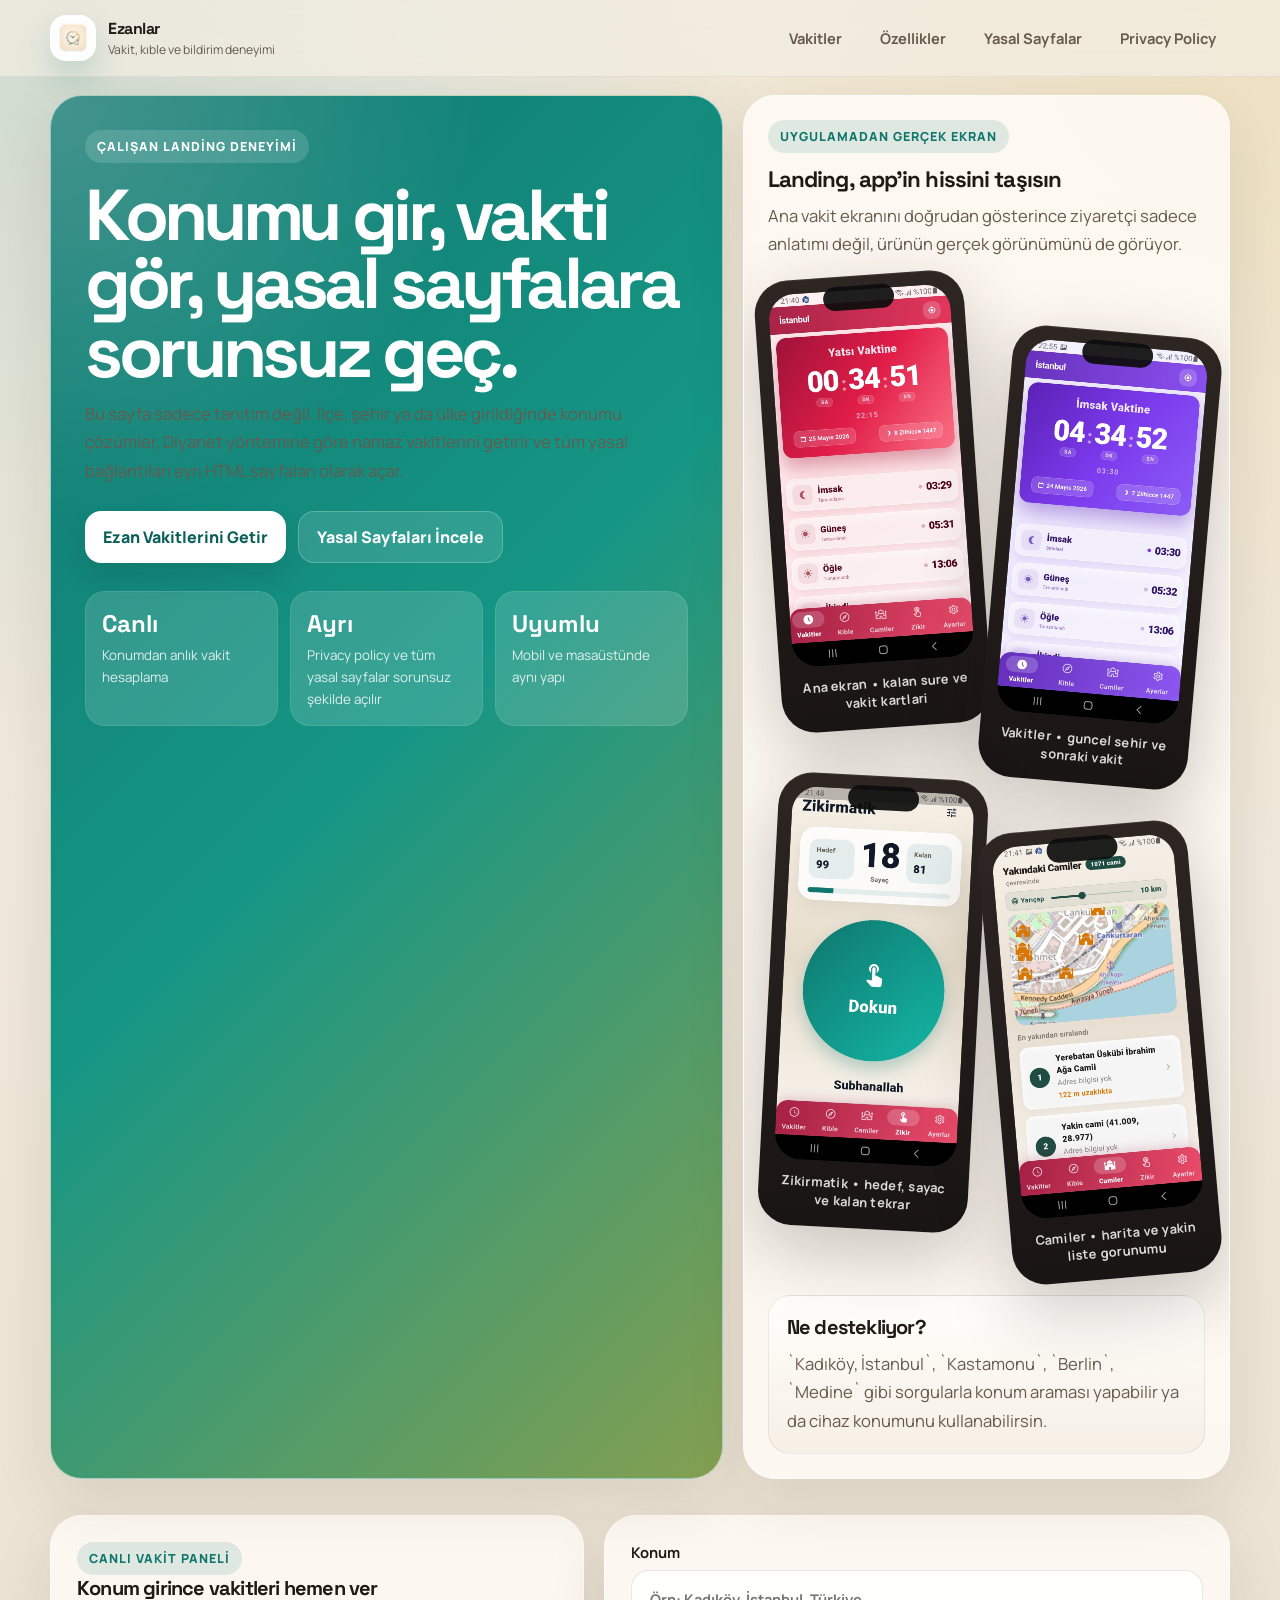
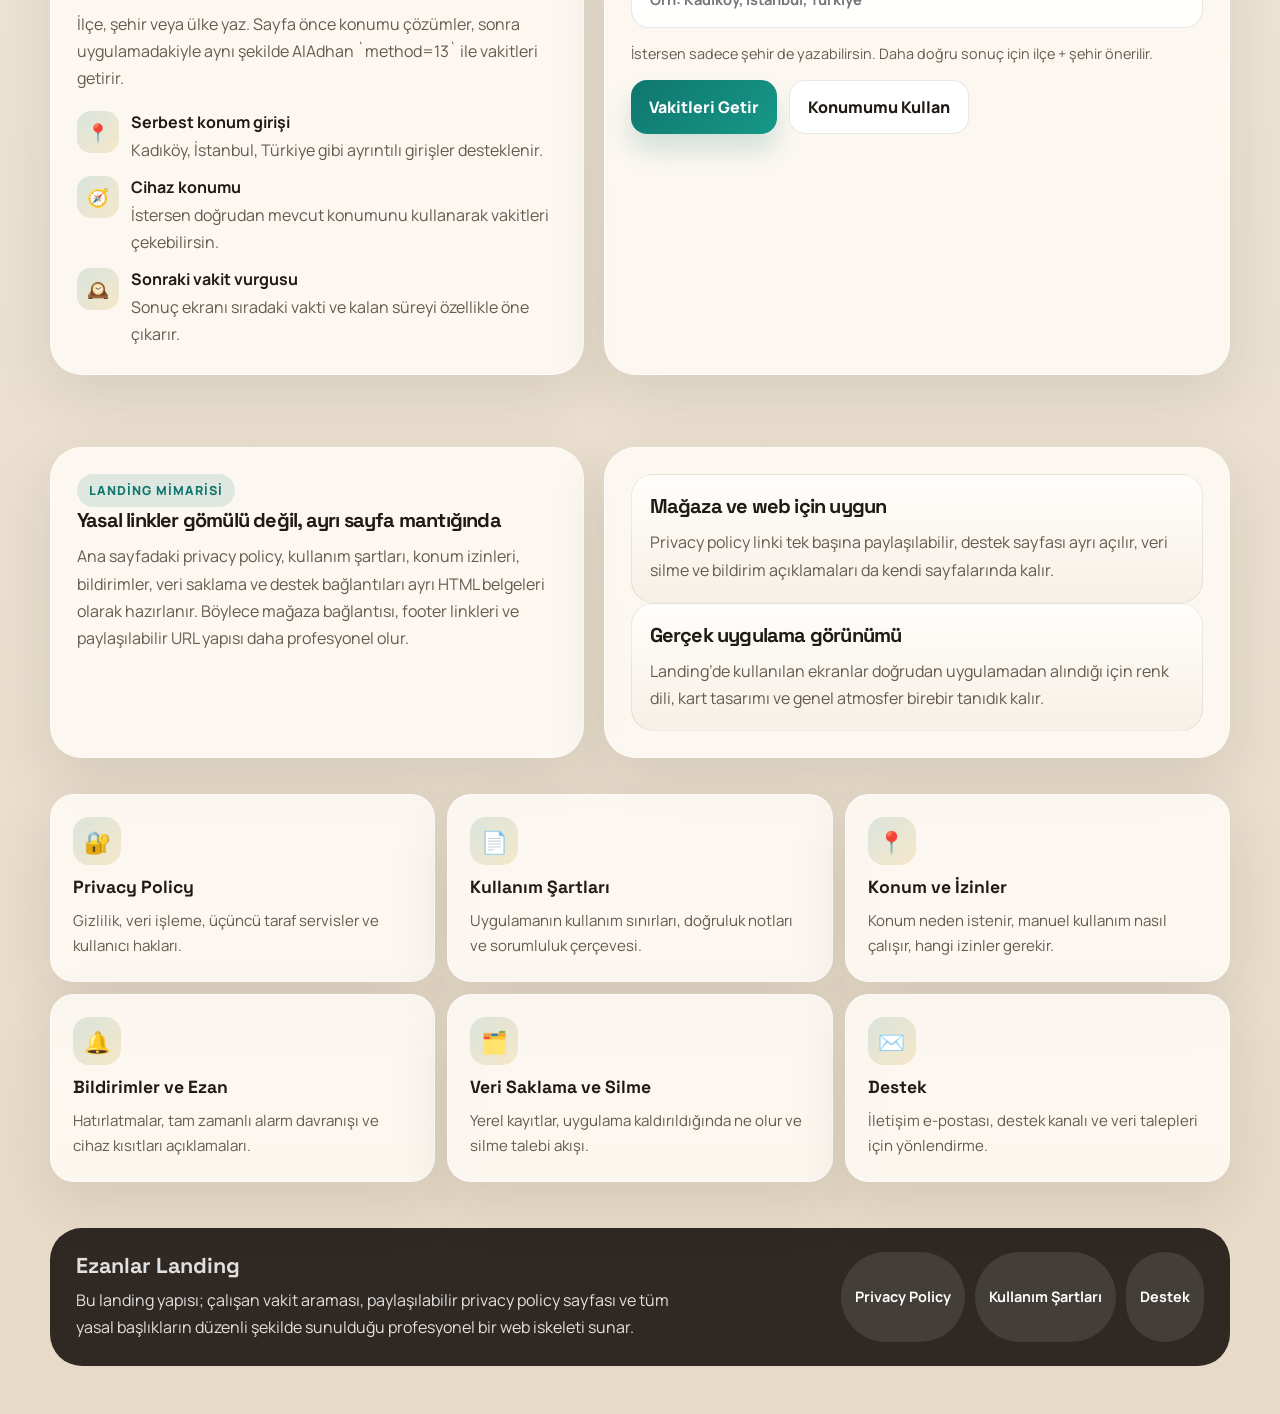
==== commit f9302a58: "webbbbb" ====
--- a/namaz_vakitleri/index.html
+++ b/namaz_vakitleri/index.html
@@ -28,7 +28,7 @@
           <a href="#vakitler">Vakitler</a>
           <a href="#neden">Özellikler</a>
           <a href="#yasal">Yasal Sayfalar</a>
-          <a href="privacy-policy.html" target="_blank" rel="noopener">Privacy Policy</a>
+          <a href="privacy-policy.html">Privacy Policy</a>
         </nav>
       </div>
     </header>
@@ -38,7 +38,7 @@
         <div class="hero__grid">
           <article class="panel panel--hero">
             <span class="eyebrow">Çalışan Landing Deneyimi</span>
-            <h1>Konumu gir, vakti gör, yasal sayfalara ayrı sekmede geç.</h1>
+            <h1>Konumu gir, vakti gör, yasal sayfalara sorunsuz geç.</h1>
             <p>
               Bu sayfa sadece tanıtım değil. İlçe, şehir ya da ülke girildiğinde konumu çözümler,
               Diyanet yöntemine göre namaz vakitlerini getirir ve tüm yasal bağlantıları ayrı
@@ -55,7 +55,7 @@
               </div>
               <div class="stat-card">
                 <strong>Ayrı</strong>
-                <span>Privacy policy ve tüm yasal sayfalar yeni sekmede açılır</span>
+                <span>Privacy policy ve tüm yasal sayfalar sorunsuz şekilde açılır</span>
               </div>
               <div class="stat-card">
                 <strong>Uyumlu</strong>
@@ -76,19 +76,19 @@
               </div>
               <div class="phone-stack">
                 <figure class="phone-frame phone-frame--primary">
-                  <img src="Screenshot_20260525-214009.jpg" alt="Ezanlar yatsi vakti ana ekran goruntusu">
+                  <img src="landing-images/ezanlar-home-yatsi.jpg" alt="Ezanlar yatsi vakti ana ekran goruntusu">
                   <figcaption>Ana ekran • kalan sure ve vakit kartlari</figcaption>
                 </figure>
                 <figure class="phone-frame phone-frame--secondary">
-                  <img src="Screenshot_20260524-225507.jpg" alt="Ezanlar imsak vakti ana ekran goruntusu">
+                  <img src="landing-images/ezanlar-home-imsak.jpg" alt="Ezanlar imsak vakti ana ekran goruntusu">
                   <figcaption>Vakitler • guncel sehir ve sonraki vakit</figcaption>
                 </figure>
                 <figure class="phone-frame phone-frame--tertiary">
-                  <img src="Screenshot_20260524-214834.jpg" alt="Ezanlar zikirmatik ekran goruntusu">
+                  <img src="landing-images/ezanlar-zikirmatik.jpg" alt="Ezanlar zikirmatik ekran goruntusu">
                   <figcaption>Zikirmatik • hedef, sayac ve kalan tekrar</figcaption>
                 </figure>
                 <figure class="phone-frame phone-frame--quaternary">
-                  <img src="Screenshot_20260525-214109.jpg" alt="Ezanlar yakin camiler ekran goruntusu">
+                  <img src="landing-images/ezanlar-camiler.jpg" alt="Ezanlar yakin camiler ekran goruntusu">
                   <figcaption>Camiler • harita ve yakin liste gorunumu</figcaption>
                 </figure>
               </div>
@@ -210,32 +210,32 @@
 
       <section class="section" id="yasal">
         <div class="legal-grid">
-          <a class="legal-link" href="privacy-policy.html" target="_blank" rel="noopener">
+          <a class="legal-link" href="privacy-policy.html">
             <div class="legal-link__icon">🔐</div>
             <h3>Privacy Policy</h3>
             <p>Gizlilik, veri işleme, üçüncü taraf servisler ve kullanıcı hakları.</p>
           </a>
-          <a class="legal-link" href="terms-of-use.html" target="_blank" rel="noopener">
+          <a class="legal-link" href="terms-of-use.html">
             <div class="legal-link__icon">📄</div>
             <h3>Kullanım Şartları</h3>
             <p>Uygulamanın kullanım sınırları, doğruluk notları ve sorumluluk çerçevesi.</p>
           </a>
-          <a class="legal-link" href="location-permissions.html" target="_blank" rel="noopener">
+          <a class="legal-link" href="location-permissions.html">
             <div class="legal-link__icon">📍</div>
             <h3>Konum ve İzinler</h3>
             <p>Konum neden istenir, manuel kullanım nasıl çalışır, hangi izinler gerekir.</p>
           </a>
-          <a class="legal-link" href="notifications-adhan.html" target="_blank" rel="noopener">
+          <a class="legal-link" href="notifications-adhan.html">
             <div class="legal-link__icon">🔔</div>
             <h3>Bildirimler ve Ezan</h3>
             <p>Hatırlatmalar, tam zamanlı alarm davranışı ve cihaz kısıtları açıklamaları.</p>
           </a>
-          <a class="legal-link" href="data-storage-deletion.html" target="_blank" rel="noopener">
+          <a class="legal-link" href="data-storage-deletion.html">
             <div class="legal-link__icon">🗂️</div>
             <h3>Veri Saklama ve Silme</h3>
             <p>Yerel kayıtlar, uygulama kaldırıldığında ne olur ve silme talebi akışı.</p>
           </a>
-          <a class="legal-link" href="support.html" target="_blank" rel="noopener">
+          <a class="legal-link" href="support.html">
             <div class="legal-link__icon">✉️</div>
             <h3>Destek</h3>
             <p>İletişim e-postası, destek kanalı ve veri talepleri için yönlendirme.</p>
@@ -251,13 +251,13 @@
             <h3>Ezanlar Landing</h3>
             <p>
               Bu landing yapısı; çalışan vakit araması, paylaşılabilir privacy policy sayfası
-              ve tüm yasal başlıkların ayrı sekmelerde açıldığı profesyonel bir web iskeleti sunar.
+              ve tüm yasal başlıkların düzenli şekilde sunulduğu profesyonel bir web iskeleti sunar.
             </p>
           </div>
           <div class="footer__links">
-            <a href="privacy-policy.html" target="_blank" rel="noopener">Privacy Policy</a>
-            <a href="terms-of-use.html" target="_blank" rel="noopener">Kullanım Şartları</a>
-            <a href="support.html" target="_blank" rel="noopener">Destek</a>
+            <a href="privacy-policy.html">Privacy Policy</a>
+            <a href="terms-of-use.html">Kullanım Şartları</a>
+            <a href="support.html">Destek</a>
           </div>
         </div>
       </div>
